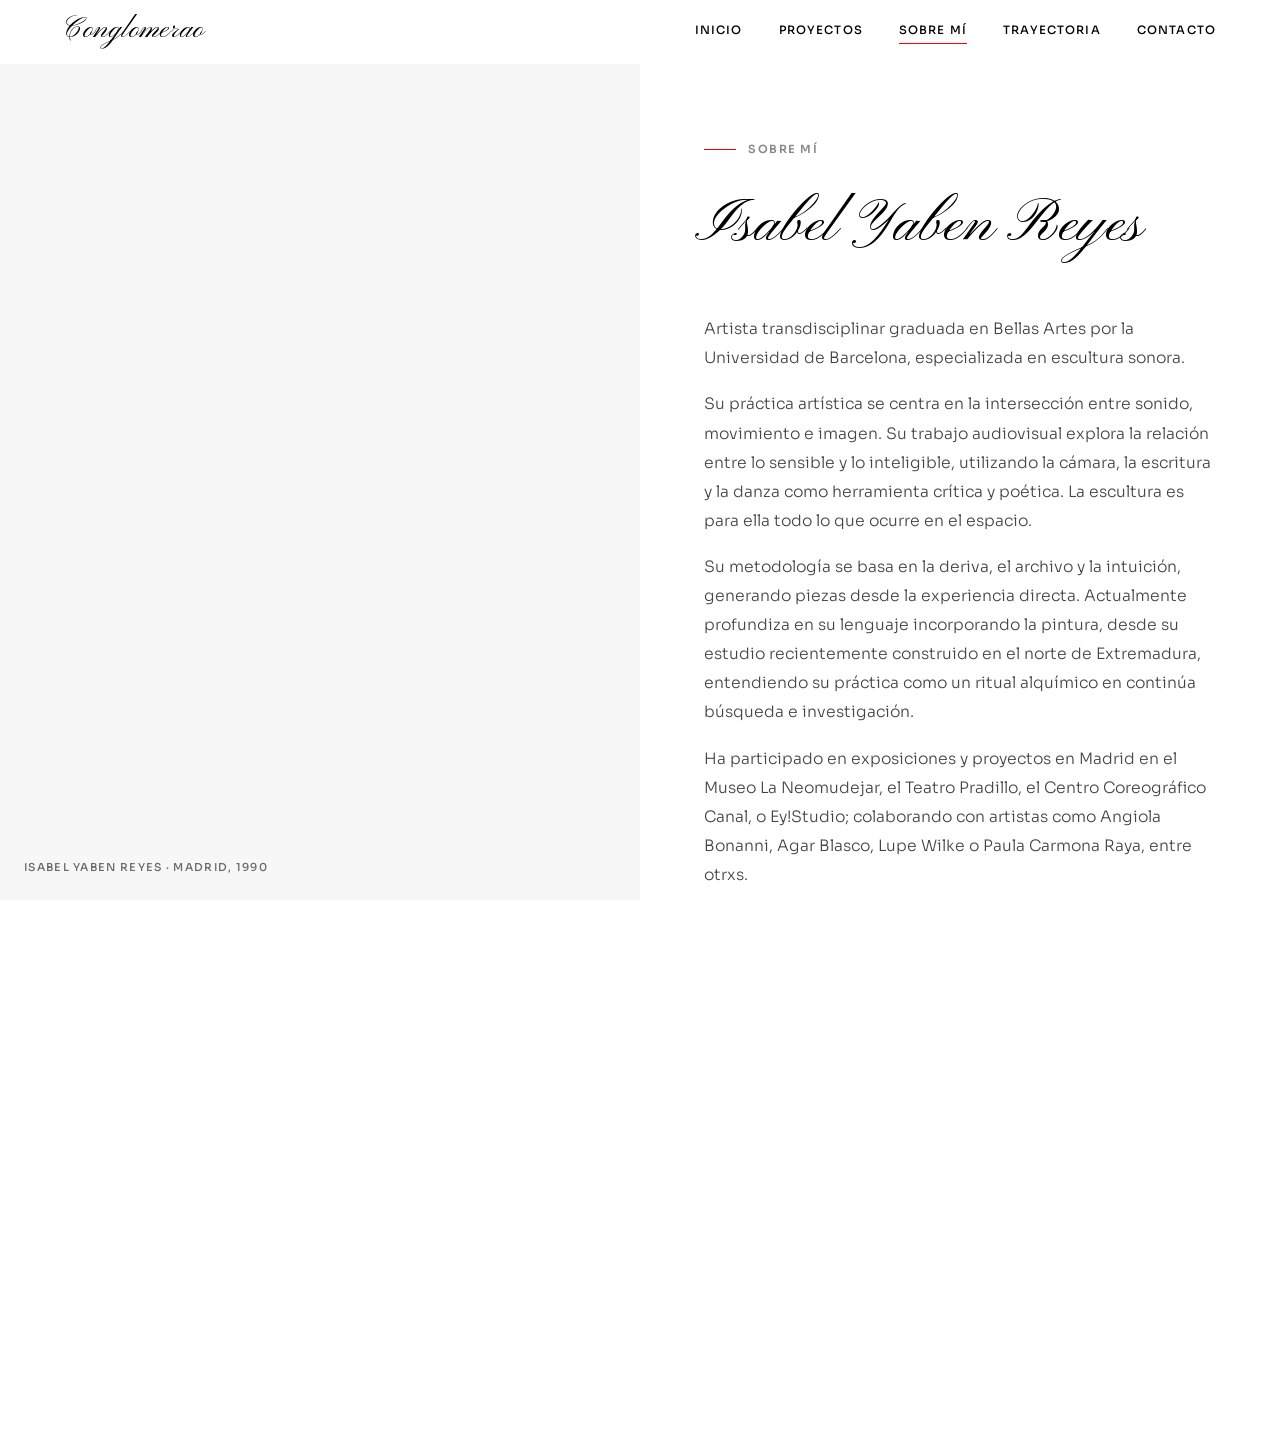
==== about.html @ 197b2e70 "Add files via upload" ====
<!DOCTYPE html>
<html lang="es">
<head>
  <meta charset="UTF-8" />
  <meta name="viewport" content="width=device-width, initial-scale=1.0" />
  <title>Sobre mí — Conglomerao</title>
  <meta name="description" content="Isabel Yaben Reyes, artista visual desde Madrid, España." />
  <link rel="stylesheet" href="base.css" />
  <link rel="stylesheet" href="about.css" />
</head>
<body>

  <div id="page-transition"></div> 

  <!-- NAVBAR -->
  <header class="navbar" id="navbar">
    <div class="nav-inner">
      <a href="index.html" class="nav-logo">Conglomerao</a>
      <nav class="nav-links" id="nav-links" role="navigation" aria-label="Navegación principal">
        <a href="index.html"    class="nav-link">Inicio</a>
        <a href="projects.html" class="nav-link">Proyectos</a>
        <a href="about.html"    class="nav-link active">Sobre mí</a>
        <a href="timeline.html" class="nav-link">Trayectoria</a>
        <a href="contact.html"  class="nav-link">Contacto</a>
      </nav>
      <button class="hamburger" id="hamburger" aria-label="Abrir menú" aria-expanded="false">
        <span class="bar"></span>
        <span class="bar"></span>
        <span class="bar"></span>
      </button>
    </div>
  </header>

  <main>
    <div class="about-layout">

      <!-- LEFT — foto fija -->
      <div class="about-photo-col">
        <div class="about-photo-wrap">
          <img
            src="https://images.unsplash.com/photo-1531746020798-e6953c6e8e04?w=900&q=85"
            alt="Isabel Yaben Reyes — retrato"
            loading="eager"
          />
        </div>
        <p class="about-photo-caption">Isabel Yaben Reyes · Madrid, 1990</p>
      </div>

      <!-- RIGHT — texto -->
      <div class="about-text-col">

        <div class="about-eyebrow reveal">
          <span class="eyebrow-line"></span>
          <span class="eyebrow-label">Sobre mí</span>
        </div>

        <h1 class="about-name reveal reveal-d1">Isabel Yaben Reyes</h1>

        <div class="about-bio reveal reveal-d2">
          <p>
            Artista transdisciplinar graduada en Bellas Artes por la Universidad de Barcelona, especializada en escultura sonora.
          </p>
          <p>
            Su práctica artística se centra en la intersección entre sonido, movimiento e imagen. Su trabajo audiovisual explora la relación entre lo sensible y lo inteligible, utilizando la cámara, la escritura y la danza como herramienta crítica y poética. La escultura es para ella todo lo que ocurre en el espacio.
          </p>
          <p>
            Su metodología se basa en la deriva, el archivo y la intuición, generando piezas desde la experiencia directa. Actualmente profundiza en su lenguaje incorporando la pintura, desde su estudio recientemente construido en el norte de Extremadura, entendiendo su práctica como un ritual alquímico en continúa búsqueda e investigación.
          </p>
          <p>
            Ha participado en exposiciones y proyectos en Madrid en el Museo La Neomudejar, el Teatro Pradillo, el Centro Coreográfico Canal, o Ey!Studio; colaborando con artistas como Angiola Bonanni, Agar Blasco, Lupe Wilke o Paula Carmona Raya, entre otrxs.
          </p>
          <p>
            Paralelamente a su carrera plástica, la danza es uno de los lenguajes que más ha trabajado, siendo el pilar esencial de sus procesos en sus obras visuales. Formando parte de compañías de butoh y teatro físico como Al Descubierto Physical Theatre y grupos de competición de danzas urbanas.
          </p>
        </div>

        <div class="about-disciplines reveal reveal-d3">
          <span class="discipline-tag">Pintura</span>
          <span class="discipline-tag">Instalación</span>
          <span class="discipline-tag">Fotografía</span>
          <span class="discipline-tag">Videoarte</span>
          <span class="discipline-tag">Dibujo</span>
        </div>

        <div class="about-contact-cta reveal reveal-d3">
          <a href="contact.html" class="about-cta-link">
            ¿Hablamos? <span class="cta-arrow"></span>
          </a>
        </div>

      </div>
    </div>
  </main>

  <footer class="site-footer">
    <div class="footer-inner">
      <span class="footer-logo">Conglomerao</span>
      <p class="footer-copy">© 2024 Isabel Yaben Reyes. Madrid, España.</p>
      <a href="index.html" class="footer-back">Inicio</a>
    </div>
  </footer>

  <script src="shared.js"></script>
</body>
</html>
---- base.css ----
/* ============================================================
   CONGLOMERAO — base.css
   Shared styles: tokens, reset, navbar, footer, page transitions
   ============================================================ */

/* ---------- GOOGLE FONTS ---------- */
@import url('https://fonts.googleapis.com/css2?family=Kapakana:wght@300..400&display=swap');
@import url('https://fonts.googleapis.com/css2?family=Sora:wght@300;400;500;600&display=swap');

/* ---------- CSS VARIABLES ---------- */
:root {
  --white:   #FFFFFF;
  --black:   #000000;
  --red:     #FF0000;
  --gray-50: #F7F7F7;
  --gray-100:#EFEFEF;
  --gray-300:#CCCCCC;
  --gray-500:#888888;

  --font-display: "Kapakana", cursive;
  --font-body:    'Sora', sans-serif;

  --ls-display: 0;

  --nav-h: 64px;
  --gutter: clamp(1.25rem, 5vw, 4rem);
  --max-w:  1280px;

  --ease-expo: cubic-bezier(0.19, 1, 0.22, 1);
  --ease-in-out: cubic-bezier(0.77, 0, 0.175, 1);
}

/* ---------- RESET ---------- */
*, *::before, *::after { box-sizing: border-box; margin: 0; padding: 0; }

html {
  font-size: 16px;
  scroll-behavior: smooth;
  -webkit-text-size-adjust: 100%;
}

body {
  font-family: var(--font-body);
  background: var(--white);
  color: var(--black);
  line-height: 1.6;
  overflow-x: hidden;
  -webkit-font-smoothing: antialiased;
  /* Start hidden for page-in transition */
  opacity: 0;
}

body.page-visible { opacity: 1; }

img { display: block; max-width: 100%; height: 100%; object-fit: cover; }
a   { color: inherit; text-decoration: none; }
button { font-family: var(--font-body); cursor: pointer; border: none; background: none; }
ul, ol { list-style: none; }

/* ============================================================
   PAGE TRANSITION OVERLAY
   ============================================================ */
#page-transition {
  position: fixed;
  inset: 0;
  background: var(--white);
  z-index: 9999;
  pointer-events: none;
  transform: translateY(100%);
}

/* Transition states */
#page-transition.slide-in  {
  animation: ptSlideIn  .55s var(--ease-in-out) forwards;
}
#page-transition.slide-out {
  animation: ptSlideOut .55s var(--ease-in-out) forwards;
}

@keyframes ptSlideIn {
  from { transform: translateY(100%); }
  to   { transform: translateY(0%);   }
}
@keyframes ptSlideOut {
  from { transform: translateY(0%);   }
  to   { transform: translateY(-100%); }
}

/* Body fade in after transition */
body {
  transition: opacity .35s ease;
}

/* ============================================================
   NAVBAR
   Fondo blanco + letras negras por defecto en todas las paginas.
   Al hacer scroll añade borde inferior sutil.
   ============================================================ */
.navbar {
  position: fixed;
  top: 0; left: 0; right: 0;
  height: var(--nav-h);
  z-index: 1000;
  display: flex;
  align-items: center;
  padding: 0 var(--gutter);
  background: var(--white);
  border-bottom: 1px solid transparent;
  transition: border-color .3s ease, box-shadow .3s ease;
}

.navbar.scrolled {
  border-bottom-color: var(--gray-100);
  box-shadow: 0 1px 12px rgba(0,0,0,0.06);
}

/* Texto negro por defecto — aplica a todas las paginas */
.nav-logo { color: var(--black); }
.nav-link  { color: var(--black); }
.bar       { background: var(--black); }

/* Excepcion: hero oscuro */
.navbar--light-text .nav-logo { color: var(--white); }
.navbar--light-text .nav-link { color: var(--white); }
.navbar--light-text .bar      { background: var(--white); }

.nav-inner {
  width: 100%;
  max-width: var(--max-w);
  margin: 0 auto;
  display: flex;
  align-items: center;
  justify-content: space-between;
}

/* Logo */
.nav-logo {
  font-family: var(--font-display);
  font-optical-sizing: auto;
  font-weight: 400;
  font-style: normal;
  font-size: 2.3rem;
  letter-spacing: var(--ls-display);
  color: inherit;
  white-space: nowrap;
  transition: opacity .2s;
}
.nav-logo:hover { opacity: .7; }

/* Links */
.nav-links {
  display: flex;
  align-items: center;
  gap: 2.25rem;
}

.nav-link {
  font-size: 0.72rem;
  font-weight: 500;
  letter-spacing: 0.1em;
  text-transform: uppercase;
  color: inherit;
  position: relative;
  padding-bottom: 2px;
  transition: opacity .25s;
}

.nav-link::after {
  content: '';
  position: absolute;
  bottom: -2px; left: 0;
  width: 0; height: 1px;
  background: var(--red);
  transition: width .35s var(--ease-expo);
}

.nav-link:hover::after,
.nav-link.active::after { width: 100%; }

/* Hamburger */
.hamburger {
  display: none;
  flex-direction: column;
  gap: 5px;
  width: 32px;
  padding: 4px;
}

.bar {
  display: block;
  width: 100%;
  height: 1.5px;
  background: var(--black); /* default negro, sobreescrito por las clases */
  transition: transform .35s var(--ease-expo), opacity .2s;
  transform-origin: center;
}

.hamburger.open .bar:nth-child(1) { transform: translateY(6.5px) rotate(45deg); }
.hamburger.open .bar:nth-child(2) { opacity: 0; }
.hamburger.open .bar:nth-child(3) { transform: translateY(-6.5px) rotate(-45deg); }

/* Mobile nav */
@media (max-width: 768px) {
  .hamburger { display: flex; }

  .nav-links {
    position: fixed;
    inset: var(--nav-h) 0 0 0;
    background: var(--white);
    border-top: 1px solid var(--gray-100);
    flex-direction: column;
    justify-content: center;
    gap: 0;
    pointer-events: none;
    opacity: 0;
    transform: translateY(-8px);
    transition: opacity .4s var(--ease-expo), transform .4s var(--ease-expo);
  }

  .nav-links.open {
    pointer-events: all;
    opacity: 1;
    transform: translateY(0);
  }

  .nav-link {
    font-size: 1.4rem;
    letter-spacing: 0.03em;
    text-transform: none;
    font-weight: 300;
    padding: 1.1rem var(--gutter);
    border-bottom: 1px solid var(--gray-100);
    width: 100%;
    color: var(--black);
  }
}

/* ============================================================
   FOOTER
   ============================================================ */
.site-footer {
  border-top: 1px solid var(--gray-100);
  padding: 2.5rem var(--gutter);
}

.footer-inner {
  max-width: var(--max-w);
  margin: 0 auto;
  display: flex;
  align-items: center;
  justify-content: space-between;
  flex-wrap: wrap;
  gap: 1rem;
}

.footer-logo {
  font-family: var(--font-display);
  font-optical-sizing: auto;
  font-weight: 400;
  font-size: 1rem;
  letter-spacing: var(--ls-display);
  color: var(--red);
}

.footer-copy {
  font-size: 0.7rem;
  font-weight: 300;
  color: var(--gray-500);
}

.footer-back {
  font-size: 0.7rem;
  font-weight: 600;
  letter-spacing: 0.08em;
  text-transform: uppercase;
  transition: color .25s;
}
.footer-back:hover { color: var(--red); }

/* ============================================================
   SHARED SECTION UTILITIES
   ============================================================ */
.section {
  padding: clamp(5rem, 10vw, 9rem) var(--gutter);
  max-width: var(--max-w);
  margin: 0 auto;
}

.section-label {
  display: inline-block;
  font-size: 0.72rem;
  font-weight: 600;
  letter-spacing: 0.12em;
  text-transform: uppercase;
  color: var(--gray-500);
  margin-bottom: .6rem;
}

.section-title {
  font-family: var(--font-display);
  font-optical-sizing: auto;
  font-weight: 400;
  font-size: clamp(2.8rem, 6vw, 5.5rem);
  letter-spacing: var(--ls-display);
  line-height: .95;
}

/* ============================================================
   SCROLL REVEAL
   ============================================================ */
.reveal {
  opacity: 0;
  transform: translateY(24px);
  transition: opacity .7s var(--ease-expo), transform .7s var(--ease-expo);
}
.reveal.revealed { opacity: 1; transform: none; }
.reveal-d1 { transition-delay: .1s; }
.reveal-d2 { transition-delay: .2s; }
.reveal-d3 { transition-delay: .3s; }
---- about.css ----
/* ============================================================
   CONGLOMERAO — about.css
   Foto izquierda fija · Bio derecha
   ============================================================ */

/* ---- Layout principal: dos columnas ---- */
.about-layout {
  display: grid;
  grid-template-columns: 1fr 1fr;
  min-height: 100svh;
}

/* ============================================================
   COLUMNA IZQUIERDA — foto sticky
   ============================================================ */
.about-photo-col {
  position: sticky;
  top: 0;
  height: 100svh;
  overflow: hidden;
  background: var(--gray-50);
}

.about-photo-wrap {
  width: 100%;
  height: 100%;
}

.about-photo-wrap img {
  width: 100%;
  height: 100%;
  object-fit: cover;
  object-position: center top;
  filter: grayscale(100%);
  transition: filter .6s ease;
}

.about-photo-col:hover .about-photo-wrap img {
  filter: grayscale(0%);
}

.about-photo-caption {
  position: absolute;
  bottom: 1.5rem;
  left: 1.5rem;
  font-size: 0.68rem;
  font-weight: 500;
  letter-spacing: 0.12em;
  text-transform: uppercase;
  color: rgba(255,255,255,0.6);
  mix-blend-mode: difference;
}

/* ============================================================
   COLUMNA DERECHA — texto
   ============================================================ */
.about-text-col {
  padding: calc(var(--nav-h) + clamp(3rem, 6vw, 5rem)) clamp(2rem, 5vw, 5rem) clamp(4rem, 8vw, 7rem);
  display: flex;
  flex-direction: column;
  justify-content: center;
  min-height: 100svh;
}

/* Eyebrow */
.about-eyebrow {
  display: flex;
  align-items: center;
  gap: 0.75rem;
  margin-bottom: 2rem;
}

.eyebrow-line {
  display: block;
  width: 32px;
  height: 1px;
  background: var(--red);
  flex-shrink: 0;
}

.eyebrow-label {
  font-size: 0.7rem;
  font-weight: 600;
  letter-spacing: 0.14em;
  text-transform: uppercase;
  color: var(--gray-500);
}

/* Name — gran display */
.about-name {
  font-family: var(--font-display);
  font-optical-sizing: auto;
  font-weight: 400;
  font-size: clamp(3rem, 6vw, 5.5rem);
  letter-spacing: var(--ls-display);
  line-height: 0.95;
  margin-bottom: clamp(2rem, 4vw, 3.5rem);
  color: var(--black);
}

/* Bio text */
.about-bio {
  display: flex;
  flex-direction: column;
  gap: 1.1rem;
  margin-bottom: 2.5rem;
  max-width: 560px;
}

.about-bio p {
  font-size: clamp(0.88rem, 1.3vw, 0.98rem);
  font-weight: 300;
  line-height: 1.85;
  color: #444;
}

.about-bio em {
  font-style: italic;
  color: var(--black);
  font-weight: 400;
}

/* Discipline tags */
.about-disciplines {
  display: flex;
  flex-wrap: wrap;
  gap: 0.4rem;
  margin-bottom: 2.5rem;
}

.discipline-tag {
  font-size: 0.65rem;
  font-weight: 600;
  letter-spacing: 0.1em;
  text-transform: uppercase;
  padding: 0.3rem 0.75rem;
  border: 1px solid var(--gray-300);
  color: var(--gray-500);
  transition: border-color .25s, color .25s, background .25s;
  cursor: default;
}

.discipline-tag:hover {
  border-color: var(--black);
  color: var(--black);
}

/* CTA */
.about-contact-cta {
  border-top: 1px solid var(--gray-100);
  padding-top: 2rem;
}

.about-cta-link {
  display: inline-flex;
  align-items: center;
  gap: 0.6rem;
  font-size: 0.78rem;
  font-weight: 600;
  letter-spacing: 0.1em;
  text-transform: uppercase;
  color: var(--black);
  position: relative;
  padding-bottom: 2px;
  transition: color .25s;
}

.about-cta-link::after {
  content: '';
  position: absolute;
  bottom: -2px; left: 0;
  width: 0; height: 1px;
  background: var(--red);
  transition: width .4s var(--ease-expo);
}

.about-cta-link:hover { color: var(--red); }
.about-cta-link:hover::after { width: 100%; }

.cta-arrow {
  transition: transform .3s var(--ease-expo);
}
.about-cta-link:hover .cta-arrow { transform: translateX(5px); }

/* ============================================================
   RESPONSIVE
   ============================================================ */
@media (max-width: 900px) {
  .about-layout {
    grid-template-columns: 1fr;
  }

  .about-photo-col {
    position: relative;
    height: 60svh;
    top: 0;
  }

  .about-text-col {
    min-height: unset;
    padding: clamp(2.5rem, 5vw, 4rem) var(--gutter) clamp(4rem, 8vw, 6rem);
  }
}

@media (max-width: 480px) {
  .about-photo-col { height: 50svh; }

  .about-name {
    font-size: clamp(2.5rem, 10vw, 4rem);
  }
}
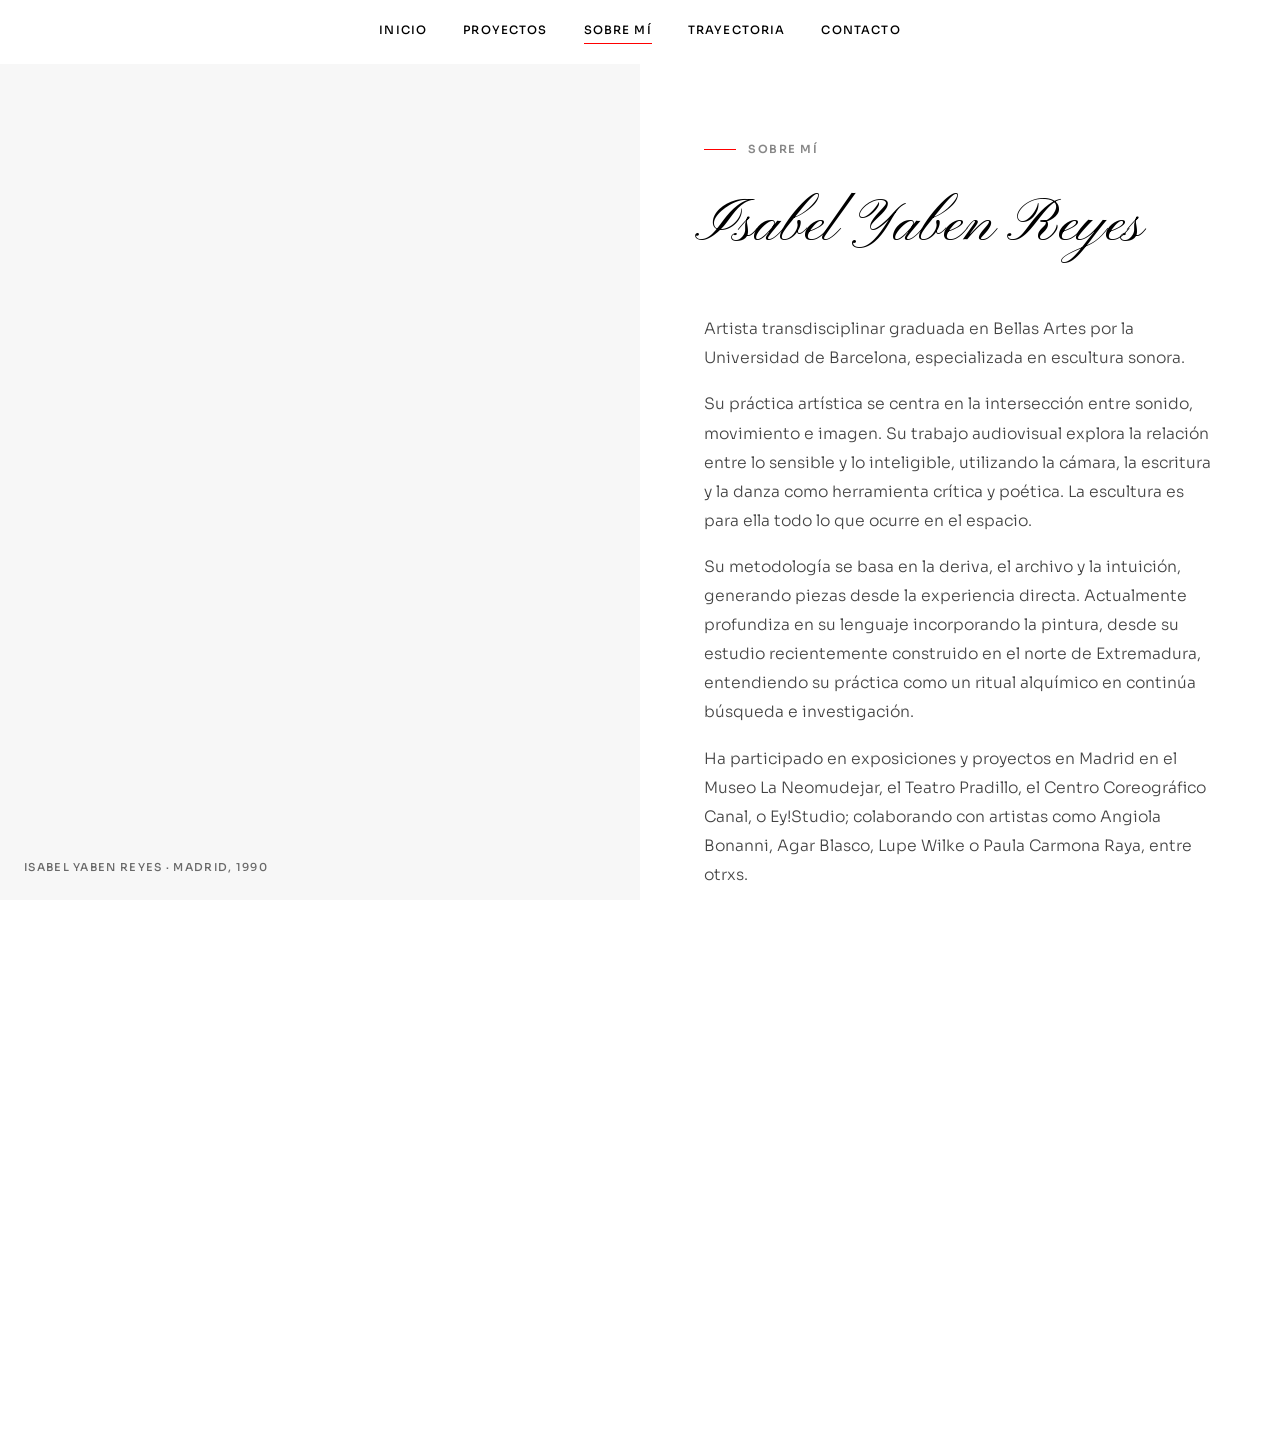
==== commit 99a05c75: "Add files via upload" ====
--- a/about.html
+++ b/about.html
@@ -15,20 +15,22 @@
   <!-- NAVBAR -->
   <header class="navbar" id="navbar">
     <div class="nav-inner">
-      <a href="index.html" class="nav-logo">Conglomerao</a>
-      <nav class="nav-links" id="nav-links" role="navigation" aria-label="Navegación principal">
-        <a href="index.html"    class="nav-link">Inicio</a>
-        <a href="projects.html" class="nav-link">Proyectos</a>
-        <a href="about.html"    class="nav-link active">Sobre mí</a>
-        <a href="timeline.html" class="nav-link">Trayectoria</a>
-        <a href="contact.html"  class="nav-link">Contacto</a>
-      </nav>
-      <button class="hamburger" id="hamburger" aria-label="Abrir menú" aria-expanded="false">
-        <span class="bar"></span>
-        <span class="bar"></span>
-        <span class="bar"></span>
-      </button>
-    </div>
+      <a href="index.html" class="nav-logo">Isabel Yaben Reyes</a>
+
+        <nav class="nav-links" id="nav-links" role="navigation" aria-label="Navegación principal">
+          <a href="index.html"    class="nav-link ">Inicio</a>
+          <a href="projects.html" class="nav-link ">Proyectos</a>
+          <a href="about.html"    class="nav-link active">Sobre mí</a>
+          <a href="timeline.html" class="nav-link ">Trayectoria</a>
+          <a href="contact.html"  class="nav-link ">Contacto</a>
+        </nav>
+
+        <button class="hamburger" id="hamburger" aria-label="Abrir menú" aria-expanded="false">
+          <span class="bar"></span>
+          <span class="bar"></span>
+          <span class="bar"></span>
+        </button>
+      </div>
   </header>
 
   <main>
@@ -94,12 +96,12 @@
 
   <footer class="site-footer">
     <div class="footer-inner">
-      <span class="footer-logo">Conglomerao</span>
-      <p class="footer-copy">© 2024 Isabel Yaben Reyes. Madrid, España.</p>
-      <a href="index.html" class="footer-back">Inicio</a>
+      <span class="footer-logo">Isabel Yaben Reyes</span>
+      <p class="footer-copy">© 2024. Madrid, España.</p>
+      <a href="index.html" class="footer-back"> Inicio</a>
     </div>
   </footer>
 
   <script src="shared.js"></script>
 </body>
-</html>
+</html>
--- a/base.css
+++ b/base.css
@@ -130,24 +130,26 @@
   margin: 0 auto;
   display: flex;
   align-items: center;
-  justify-content: space-between;
-}
-
-/* Logo */
+  justify-content: center;
+  position: relative;
+}
+
+/* Logo — hidden on desktop, shown on mobile */
 .nav-logo {
   font-family: var(--font-display);
   font-optical-sizing: auto;
   font-weight: 400;
   font-style: normal;
-  font-size: 2.3rem;
+  font-size: 1.2rem;
   letter-spacing: var(--ls-display);
   color: inherit;
   white-space: nowrap;
   transition: opacity .2s;
+  display: none; /* hidden desktop */
 }
 .nav-logo:hover { opacity: .7; }
 
-/* Links */
+/* Links — centrados en desktop */
 .nav-links {
   display: flex;
   align-items: center;
@@ -177,13 +179,15 @@
 .nav-link:hover::after,
 .nav-link.active::after { width: 100%; }
 
-/* Hamburger */
+/* Hamburger — absolute right so it doesn't affect centering */
 .hamburger {
   display: none;
   flex-direction: column;
   gap: 5px;
   width: 32px;
   padding: 4px;
+  position: absolute;
+  right: 0;
 }
 
 .bar {
@@ -201,7 +205,23 @@
 
 /* Mobile nav */
 @media (max-width: 768px) {
-  .hamburger { display: flex; }
+  .hamburger {
+    display: flex;
+    position: absolute;
+    right: 0;
+  }
+
+  /* Logo visible on mobile — left side */
+  .nav-logo {
+    display: block;
+    position: absolute;
+    left: 0;
+    font-size: 1rem;
+  }
+
+  .nav-inner {
+    justify-content: center;
+  }
 
   .nav-links {
     position: fixed;
